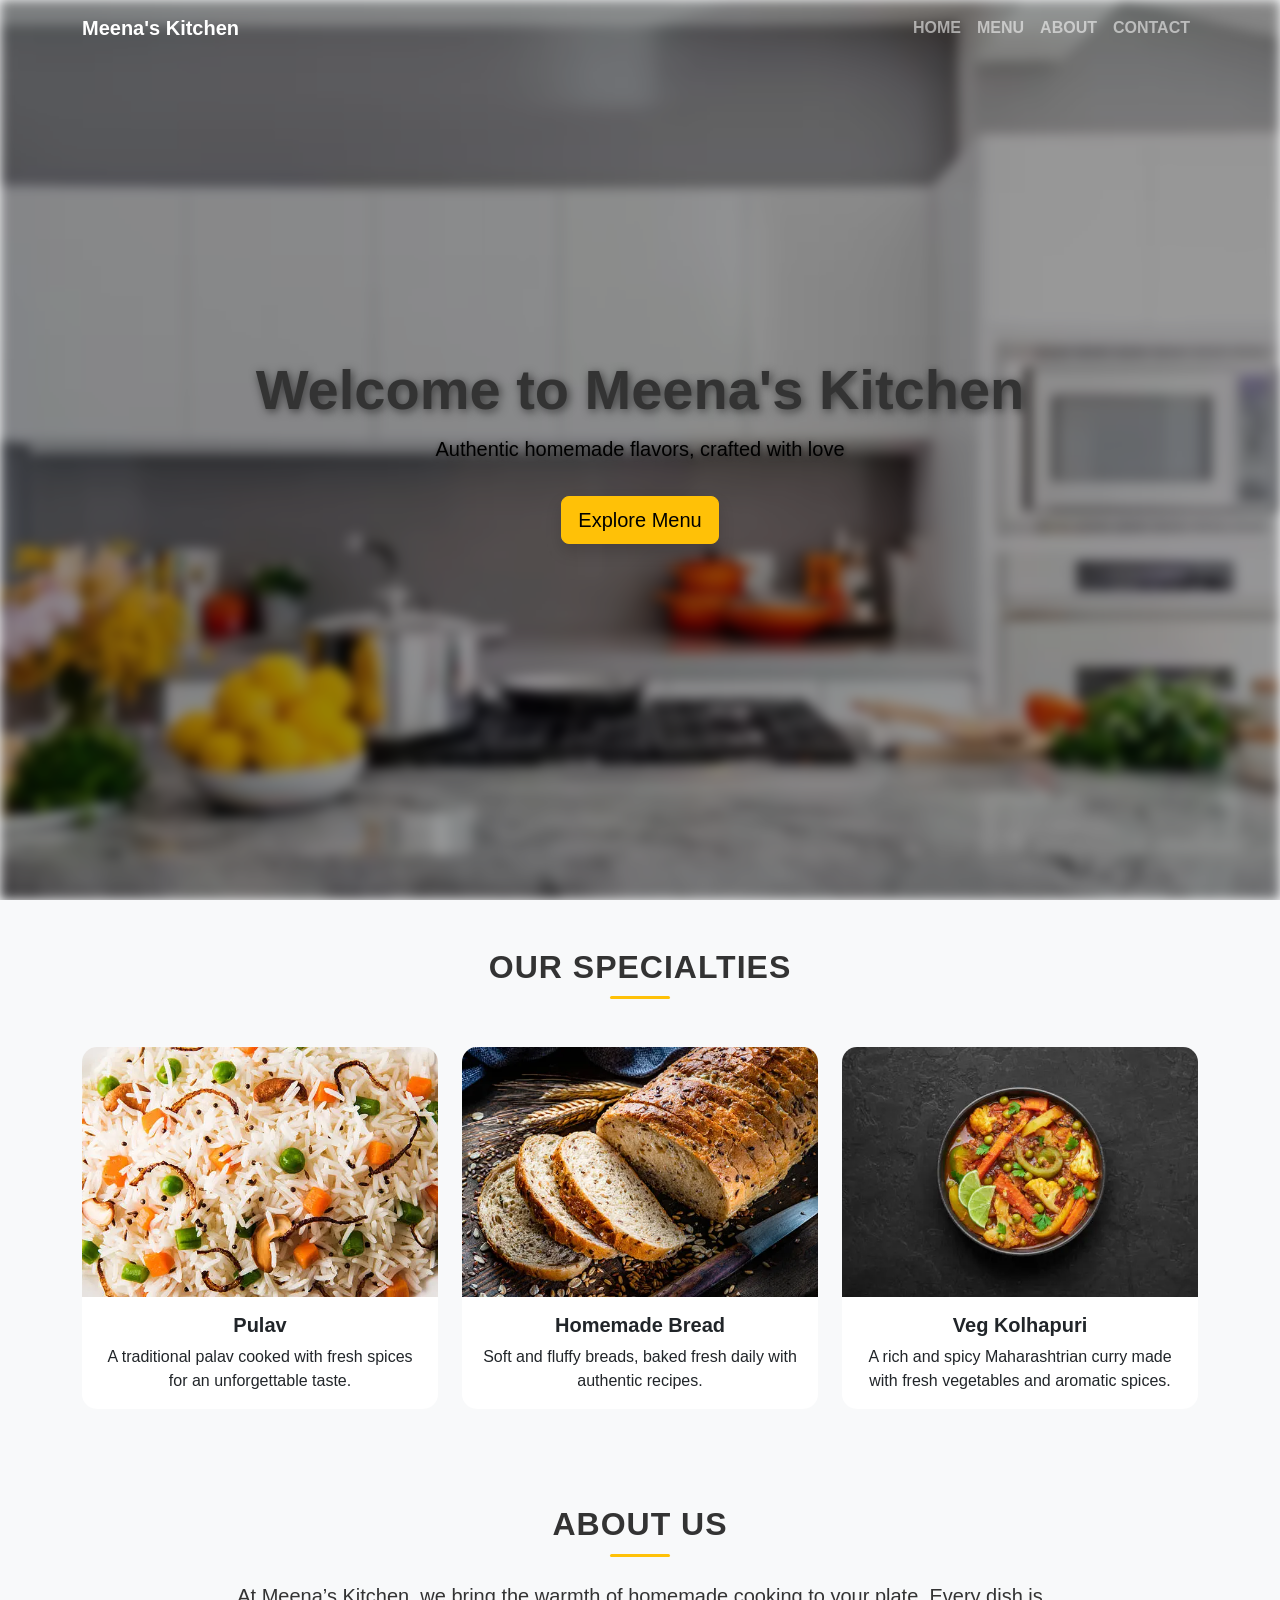
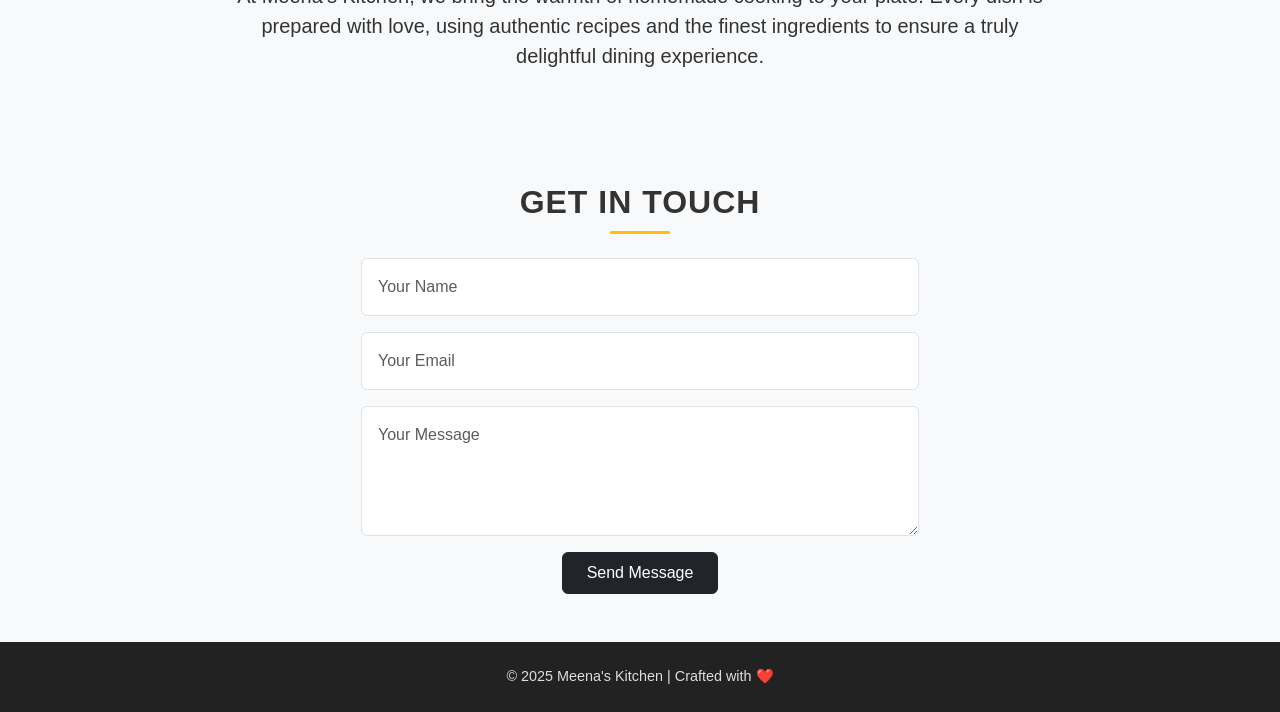
==== index.html @ 84da4e5c "first kitchen" ====
<!DOCTYPE html>
<html lang="en">
<head>
  <meta charset="UTF-8">
  <meta name="viewport" content="width=device-width, initial-scale=1.0">
  <title>Meena's Kitchen</title>
  <link rel="stylesheet" href="https://cdn.jsdelivr.net/npm/bootstrap@5.3.2/dist/css/bootstrap.min.css">
  <link rel="stylesheet" href="style.css">
</head>
<body>
  <!-- Navbar -->
  <nav class="navbar navbar-expand-lg navbar-dark fixed-top">
    <div class="container">
      <a class="navbar-brand fw-bold" href="#">Meena's Kitchen</a>
      <button class="navbar-toggler" type="button" data-bs-toggle="collapse" data-bs-target="#navbarNav">
        <span class="navbar-toggler-icon"></span>
      </button>
      <div class="collapse navbar-collapse" id="navbarNav">
        <ul class="navbar-nav ms-auto text-uppercase fw-semibold">
          <li class="nav-item"><a class="nav-link" href="#home">Home</a></li>
          <li class="nav-item"><a class="nav-link" href="#menu">Menu</a></li>
          <li class="nav-item"><a class="nav-link" href="#about">About</a></li>
          <li class="nav-item"><a class="nav-link" href="#contact">Contact</a></li>
        </ul>
      </div>
    </div>
  </nav>

  <!-- Hero Section -->
  <header id="home" class="hero d-flex align-items-center text-center">
    <div class="container">
      <h1 class="display-2 fw-bold">Welcome to Meena's Kitchen</h1>
      <p class="lead">Authentic homemade flavors, crafted with love</p>
      <a href="#menu" class="btn btn-warning btn-lg shadow mt-3">Explore Menu</a>
    </div>
  </header>

  <!-- Menu Section -->
  <section id="menu" class="py-5">
    <div class="container text-center">
      <h2 class="mb-5 section-title">Our Specialties</h2>
      <div class="row g-4">
        <div class="col-md-4">
          <div class="card menu-card h-100">
            <img src="./images/istockphoto-495202302-612x612.webp" class="card-img-top" alt="Spicy Curry">
            <div class="card-body">
              <h5 class="card-title fw-bold">Pulav</h5>
              <p class="card-text">A traditional palav cooked with fresh spices for an unforgettable taste.</p>
            </div>
          </div>
        </div>
        <div class="col-md-4">
          <div class="card menu-card h-100">
            <img src="./images/istockphoto-1223423223-612x612.webp" class="card-img-top" alt="Homemade Bread">
            <div class="card-body">
              <h5 class="card-title fw-bold">Homemade Bread</h5>
              <p class="card-text">Soft and fluffy breads, baked fresh daily with authentic recipes.</p>
            </div>
          </div>
        </div>
        <div class="col-md-4">
          <div class="card menu-card h-100">
            <img src="./images/istockphoto-1278584350-612x612.webp" class="card-img-top" alt="Veg Kolhapuri">
            <div class="card-body">
              <h5 class="card-title fw-bold">Veg Kolhapuri</h5>
              <p class="card-text">A rich and spicy Maharashtrian curry made with fresh vegetables and aromatic spices.</p>
            </div>
          </div>
        </div>
      </div>
    </div>
  </section>

  <!-- About Section -->
  <section id="about" class="py-5 bg-light">
    <div class="container text-center">
      <h2 class="section-title mb-4">About Us</h2>
      <p class="lead mx-auto w-75">At Meena’s Kitchen, we bring the warmth of homemade cooking to your plate. Every dish is prepared with love, using authentic recipes and the finest ingredients to ensure a truly delightful dining experience.</p>
    </div>
  </section>

  <!-- Contact Section -->
  <section id="contact" class="py-5">
    <div class="container text-center">
      <h2 class="section-title mb-4">Get in Touch</h2>
      <form id="contactForm" class="col-lg-6 mx-auto">
        <input type="text" class="form-control mb-3 p-3" placeholder="Your Name" required>
        <input type="email" class="form-control mb-3 p-3" placeholder="Your Email" required>
        <textarea class="form-control mb-3 p-3" rows="4" placeholder="Your Message"></textarea>
        <button type="submit" class="btn btn-dark px-4 py-2">Send Message</button>
      </form>
    </div>
  </section>

  <!-- Footer -->
  <footer class="footer text-center py-4">
    <p class="mb-0">&copy; 2025 Meena's Kitchen | Crafted with ❤️</p>
  </footer>

  <script src="https://cdn.jsdelivr.net/npm/bootstrap@5.3.2/dist/js/bootstrap.bundle.min.js"></script>
  <script src="script.js"></script>
</body>
</html>
---- style.css ----
/* Global Styles */
body {
  font-family: 'Segoe UI', Tahoma, Geneva, Verdana, sans-serif;
  scroll-behavior: smooth;
  background-color: #f8f9fa;
  color: #333;
}

.section-title {
  font-weight: 700;
  text-transform: uppercase;
  letter-spacing: 1px;
  position: relative;
  display: inline-block;
}

.section-title::after {
  content: "";
  display: block;
  width: 60px;
  height: 3px;
  background: #ffc107;
  margin: 10px auto 0;
  border-radius: 5px;
}

/* Navbar */
.navbar {
  transition: all 0.3s ease-in-out;
  background: transparent;
}
.navbar.scrolled {
  background: rgba(0, 0, 0, 0.85) !important;
  backdrop-filter: blur(6px);
}

/* Hero */
.hero {
  position: relative;
  height: 100vh;
  display: flex;
  align-items: center;
  text-align: center;
  overflow: hidden;
}

.hero::before {
  content: "";
  position: absolute;
  inset: 0;
  background: url("./images/photo-1556911220-bff31c812dba.avif") no-repeat center center/cover;
  filter: blur(6px) brightness(0.6);
  z-index: -1;
}

.hero h1 {
  font-size: 3.5rem;
  line-height: 1.2;
  text-shadow: 2px 2px 10px rgba(0,0,0,0.6);
}

.hero p {
  font-size: 1.25rem;
  margin-top: 10px;
  text-shadow: 1px 1px 5px rgba(0,0,0,0.5);
  color: #000;
}

/* Menu Cards */
.menu-card {
  border: none;
  border-radius: 15px;
  overflow: hidden;
  transition: transform 0.3s ease, box-shadow 0.3s ease;
}
.menu-card:hover {
  transform: translateY(-8px);
  box-shadow: 0 10px 25px rgba(0,0,0,0.2);
}
.menu-card img {
  height: 250px;
  object-fit: cover;
}

/* Footer */
.footer {
  background: #222;
  color: #ddd;
  font-size: 0.9rem;
}
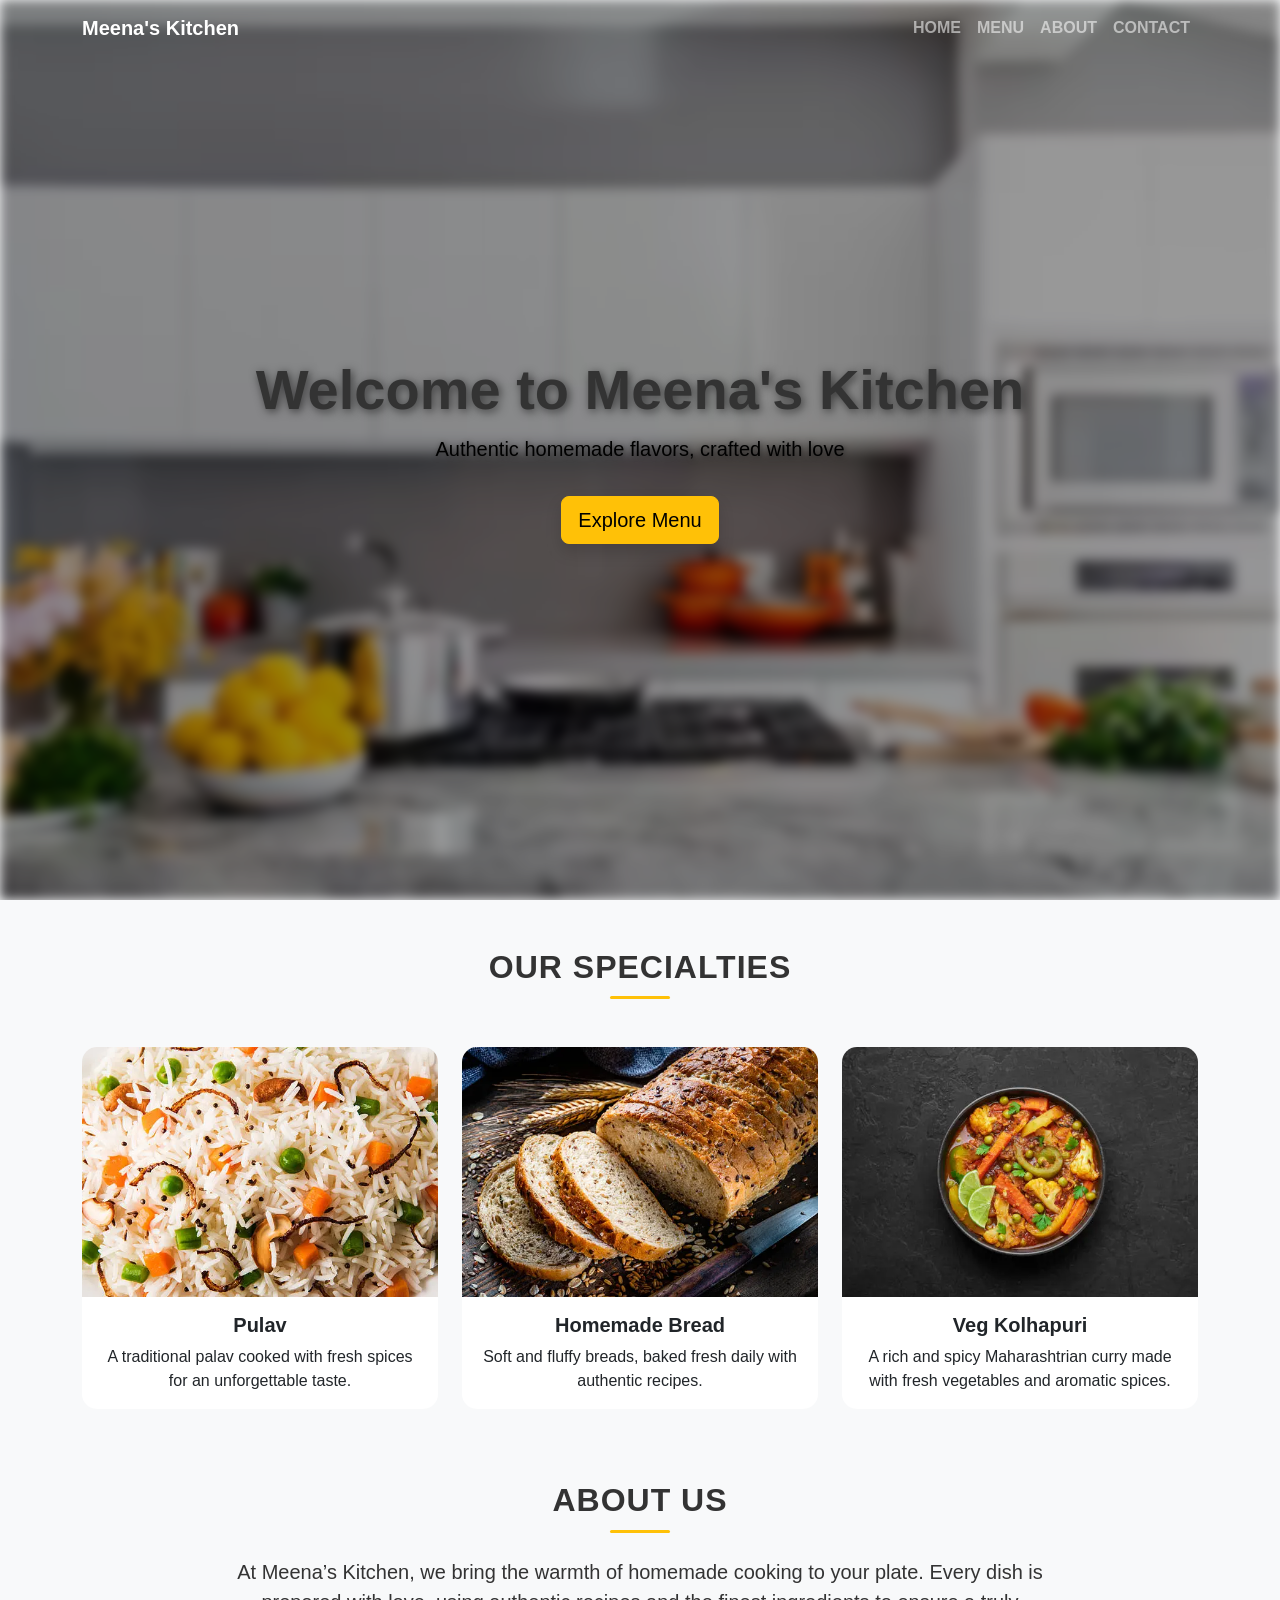
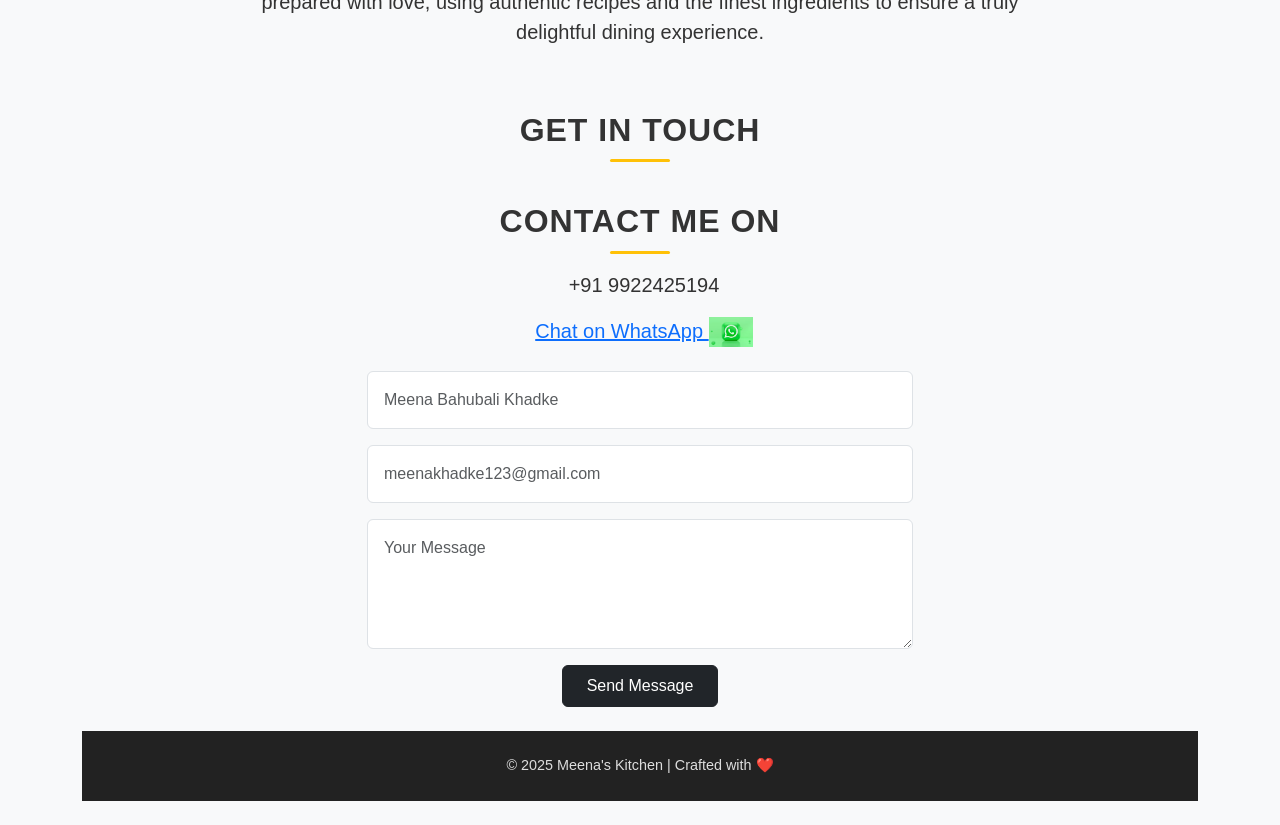
==== commit d4aa5f54: "second kitchen" ====
--- a/index.html
+++ b/index.html
@@ -72,7 +72,7 @@
   </section>
 
   <!-- About Section -->
-  <section id="about" class="py-5 bg-light">
+  <section id="about" class="py-4 bg-light">
     <div class="container text-center">
       <h2 class="section-title mb-4">About Us</h2>
       <p class="lead mx-auto w-75">At Meena’s Kitchen, we bring the warmth of homemade cooking to your plate. Every dish is prepared with love, using authentic recipes and the finest ingredients to ensure a truly delightful dining experience.</p>
@@ -80,18 +80,34 @@
   </section>
 
   <!-- Contact Section -->
-  <section id="contact" class="py-5">
-    <div class="container text-center">
-      <h2 class="section-title mb-4">Get in Touch</h2>
-      <form id="contactForm" class="col-lg-6 mx-auto">
-        <input type="text" class="form-control mb-3 p-3" placeholder="Your Name" required>
-        <input type="email" class="form-control mb-3 p-3" placeholder="Your Email" required>
-        <textarea class="form-control mb-3 p-3" rows="4" placeholder="Your Message"></textarea>
-        <button type="submit" class="btn btn-dark px-4 py-2">Send Message</button>
-      </form>
-    </div>
-  </section>
+<section id="contact" class="py-4">
+  <div class="container text-center">
+    <h2 class="section-title mb-3">Get in Touch</h2>
+    <!-- Contact Section -->
+<section id="contact" class="py-4">
+  <div class="container text-center">
+    <h2 class="section-title mb-3">Contact Me On</h2>
 
+    <!-- Contact Info -->
+    <p class="lead mb-3">
+      <i class="bi bi-telephone-fill me-2"></i> +91 9922425194
+    </p>
+    <p class="lead mb-4">
+      <a href="https://wa.me/919922425194" target="_blank" class="whatsapp-btn">
+  <i class="bi bi-whatsapp me-2"></i> Chat on WhatsApp
+</a>
+<img src="./images/photo-1661862649743-2799867c32b0.avif" height="30px" alt="">
+    </p>
+
+    <!-- Contact Form -->
+    <form id="contactForm" class="col-lg-6 mx-auto">
+      <input type="text" class="form-control mb-3 p-3" placeholder="Meena Bahubali Khadke" required>
+      <input type="email" class="form-control mb-3 p-3" placeholder="meenakhadke123@gmail.com" required>
+      <textarea class="form-control mb-3 p-3" rows="4" placeholder="Your Message"></textarea>
+      <button type="submit" class="btn btn-dark px-4 py-2">Send Message</button>
+    </form>
+  </div>
+</section>
   <!-- Footer -->
   <footer class="footer text-center py-4">
     <p class="mb-0">&copy; 2025 Meena's Kitchen | Crafted with ❤️</p>
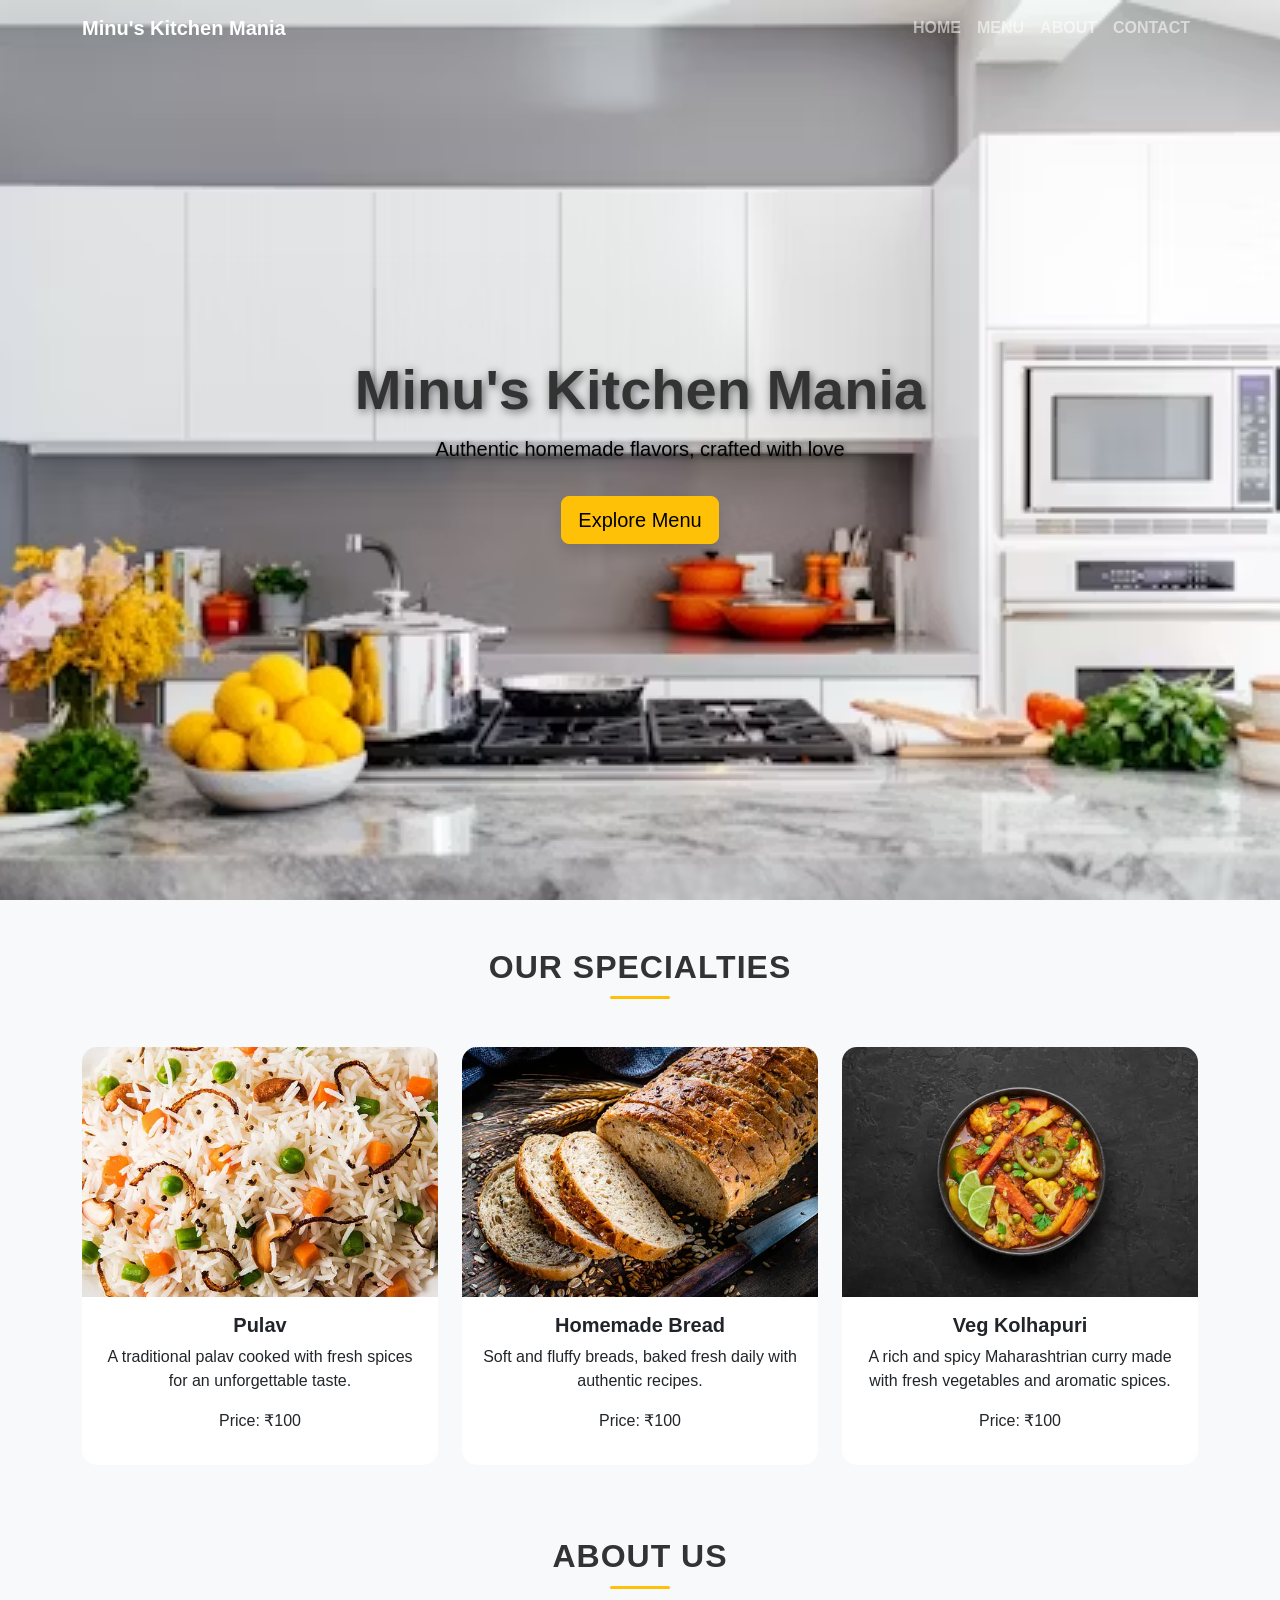
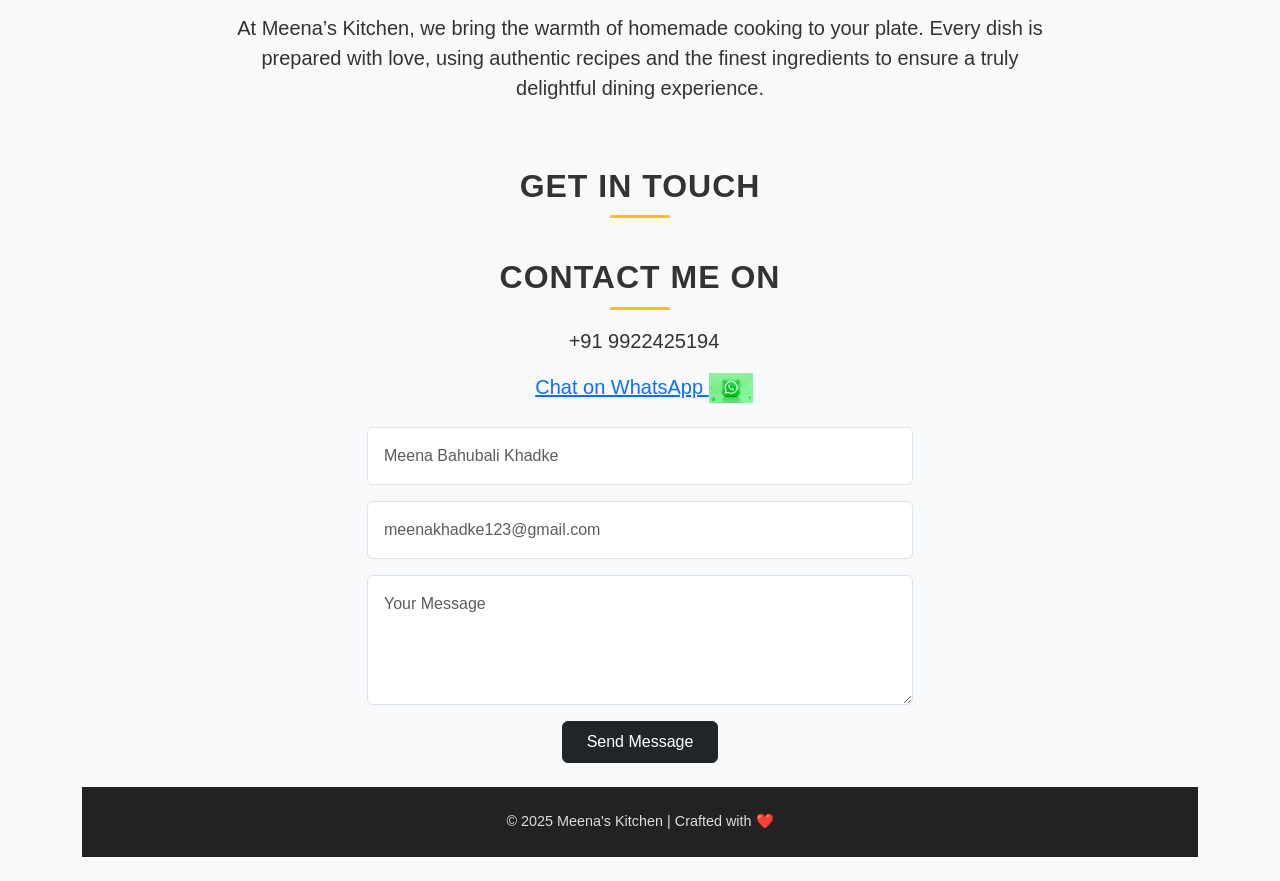
==== commit 44798b42: "third" ====
--- a/index.html
+++ b/index.html
@@ -3,15 +3,16 @@
 <head>
   <meta charset="UTF-8">
   <meta name="viewport" content="width=device-width, initial-scale=1.0">
-  <title>Meena's Kitchen</title>
+  <title>Minu's Kitchen Mania</title>
   <link rel="stylesheet" href="https://cdn.jsdelivr.net/npm/bootstrap@5.3.2/dist/css/bootstrap.min.css">
   <link rel="stylesheet" href="style.css">
+  <link rel="shortcut icon" href="./images/photo-1665768976778-22ab017f915a.avif" type="image/x-icon">
 </head>
 <body>
   <!-- Navbar -->
   <nav class="navbar navbar-expand-lg navbar-dark fixed-top">
     <div class="container">
-      <a class="navbar-brand fw-bold" href="#">Meena's Kitchen</a>
+      <a class="navbar-brand fw-bold" href="#">Minu's Kitchen Mania</a>
       <button class="navbar-toggler" type="button" data-bs-toggle="collapse" data-bs-target="#navbarNav">
         <span class="navbar-toggler-icon"></span>
       </button>
@@ -29,7 +30,7 @@
   <!-- Hero Section -->
   <header id="home" class="hero d-flex align-items-center text-center">
     <div class="container">
-      <h1 class="display-2 fw-bold">Welcome to Meena's Kitchen</h1>
+      <h1 class="display-2 fw-bold">Minu's Kitchen Mania</h1>
       <p class="lead">Authentic homemade flavors, crafted with love</p>
       <a href="#menu" class="btn btn-warning btn-lg shadow mt-3">Explore Menu</a>
     </div>
@@ -46,6 +47,7 @@
             <div class="card-body">
               <h5 class="card-title fw-bold">Pulav</h5>
               <p class="card-text">A traditional palav cooked with fresh spices for an unforgettable taste.</p>
+              <p>Price: ₹100</p>
             </div>
           </div>
         </div>
@@ -55,6 +57,7 @@
             <div class="card-body">
               <h5 class="card-title fw-bold">Homemade Bread</h5>
               <p class="card-text">Soft and fluffy breads, baked fresh daily with authentic recipes.</p>
+              <p>Price: ₹100</p>
             </div>
           </div>
         </div>
@@ -64,6 +67,7 @@
             <div class="card-body">
               <h5 class="card-title fw-bold">Veg Kolhapuri</h5>
               <p class="card-text">A rich and spicy Maharashtrian curry made with fresh vegetables and aromatic spices.</p>
+              <p>Price: ₹100</p>
             </div>
           </div>
         </div>
--- a/style.css
+++ b/style.css
@@ -30,7 +30,7 @@
   background: transparent;
 }
 .navbar.scrolled {
-  background: rgba(0, 0, 0, 0.85) !important;
+  background: rgba(5, 46, 46, 0.85) !important;
   backdrop-filter: blur(6px);
 }
 
@@ -49,7 +49,7 @@
   position: absolute;
   inset: 0;
   background: url("./images/photo-1556911220-bff31c812dba.avif") no-repeat center center/cover;
-  filter: blur(6px) brightness(0.6);
+  filter:  brightness(1);
   z-index: -1;
 }
 
